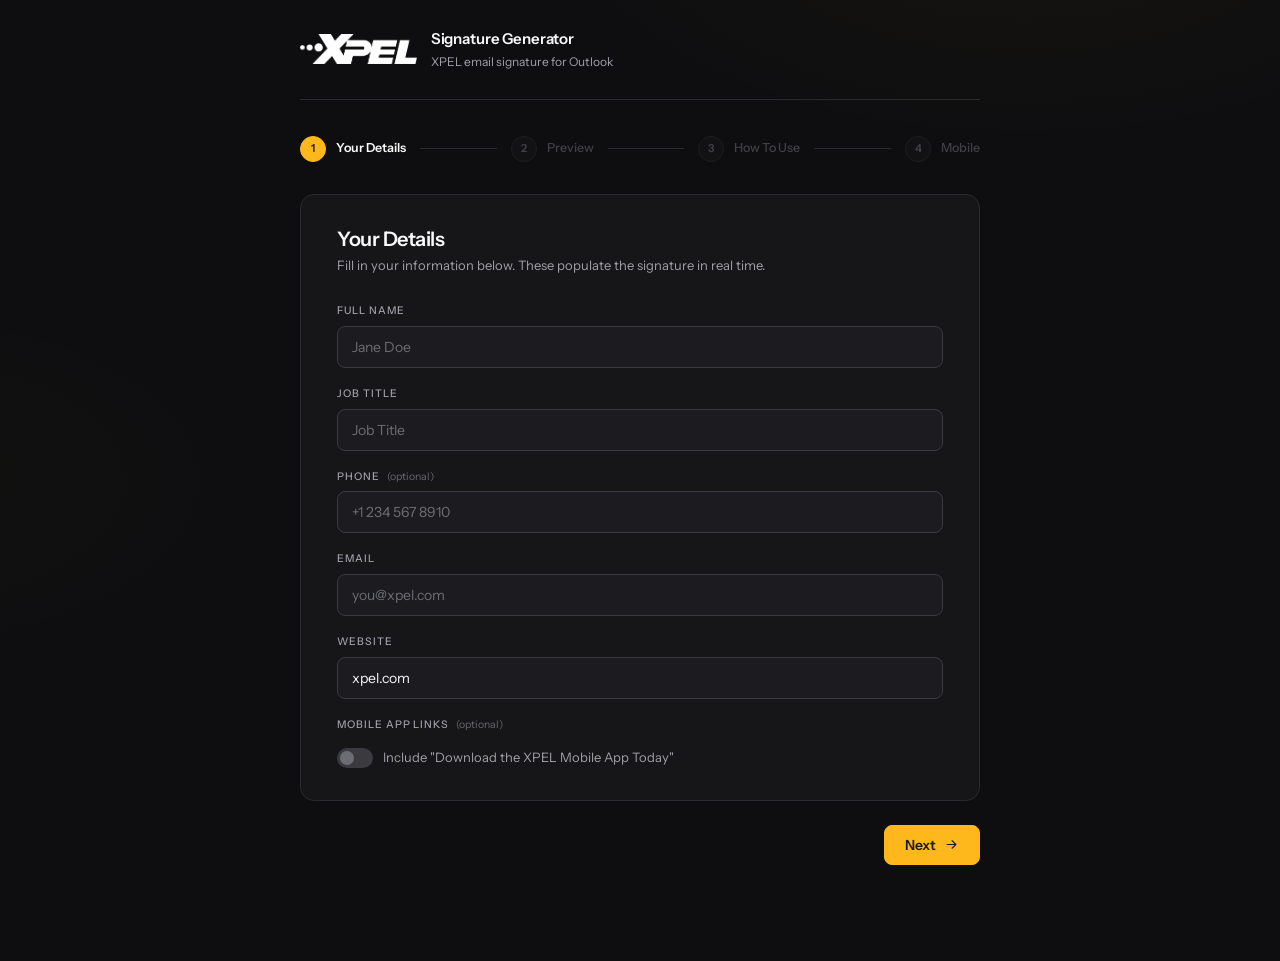
==== signature-generator.html @ 2476eb13 "Add files via upload" ====
<!doctype html>
<html lang="en">
<head>
<meta charset="utf-8">
<meta name="viewport" content="width=device-width, initial-scale=1">
<title>XPEL · Signature Generator</title>
<link rel="preconnect" href="https://fonts.googleapis.com">
<link rel="preconnect" href="https://fonts.gstatic.com" crossorigin>
<link href="https://fonts.googleapis.com/css2?family=Instrument+Sans:wght@400;500;600&family=JetBrains+Mono:wght@400;500&display=swap" rel="stylesheet">
<style>
  :root {
    --bg: #0e0e10;
    --surface: #161618;
    --surface-2: #1c1c20;
    --border: #2a2a2e;
    --border-strong: #3a3a3f;
    --text: #fafafa;
    --text-mute: #a0a0a8;
    --text-dim: #6c6c74;
    --accent: #FFB81C;
    --accent-mute: rgba(255, 184, 28, 0.16);
    --radius: 8px;
    --radius-lg: 14px;
    --font-ui: 'Instrument Sans', system-ui, -apple-system, sans-serif;
    --font-mono: 'JetBrains Mono', ui-monospace, SFMono-Regular, monospace;
  }

  *, *::before, *::after { box-sizing: border-box; }

  html, body {
    margin: 0; padding: 0;
    background: var(--bg);
    color: var(--text);
    font-family: var(--font-ui);
    font-size: 14px;
    line-height: 1.5;
    -webkit-font-smoothing: antialiased;
    -moz-osx-font-smoothing: grayscale;
  }

  body {
    min-height: 100vh;
    background-image:
      radial-gradient(800px 400px at 80% -10%, rgba(255, 184, 28, 0.04), transparent 60%),
      radial-gradient(600px 300px at -10% 50%, rgba(255, 184, 28, 0.025), transparent 60%);
  }

  .app {
    max-width: 760px;
    margin: 0 auto;
    padding: 28px 40px 96px;
  }

  /* ─── Header ─────────────────────────────────────────────────── */
  .app-header {
    display: flex;
    align-items: center;
    gap: 14px;
    padding-bottom: 28px;
    border-bottom: 1px solid var(--border);
    margin-bottom: 36px;
  }

  .header-logo {
    height: 30px;
    width: auto;
    display: block;
    flex-shrink: 0;
  }

  .brand-text { display: flex; flex-direction: column; gap: 2px; }

  .brand-text .title {
    font-size: 15px;
    font-weight: 600;
    letter-spacing: -0.01em;
    color: var(--text);
  }

  .brand-text .subtitle {
    color: var(--text-mute);
    font-size: 12px;
  }

  /* ─── Stepper ─────────────────────────────────────────────────── */
  .stepper {
    display: flex;
    align-items: center;
    margin-bottom: 32px;
    user-select: none;
  }

  .step {
    display: flex;
    align-items: center;
    gap: 10px;
    cursor: default;
    opacity: 0.35;
    transition: opacity 0.2s;
    flex-shrink: 0;
  }

  .step.active { opacity: 1; cursor: default; }
  .step.done   { opacity: 0.6; cursor: pointer; }
  .step.done:hover { opacity: 0.9; }

  .step-num {
    width: 26px;
    height: 26px;
    border-radius: 50%;
    background: var(--surface-2);
    border: 1px solid var(--border-strong);
    display: flex;
    align-items: center;
    justify-content: center;
    font-size: 11px;
    font-weight: 600;
    color: var(--text-mute);
    flex-shrink: 0;
    transition: background 0.2s, border-color 0.2s, color 0.2s;
  }

  .step.active .step-num {
    background: var(--accent);
    border-color: var(--accent);
    color: #1a1a1a;
  }

  .step.done .step-num {
    background: transparent;
    border-color: var(--accent);
    color: var(--accent);
  }

  .step-label {
    font-size: 12.5px;
    font-weight: 500;
    color: var(--text-mute);
    white-space: nowrap;
  }

  .step.active .step-label { color: var(--text); font-weight: 600; }

  .step-connector {
    flex: 1;
    height: 1px;
    background: var(--border);
    margin: 0 14px;
    min-width: 20px;
  }

  /* ─── Pages ────────────────────────────────────────────────────── */
  .page { display: none; }
  .page.active { display: block; }

  /* ─── Panel ────────────────────────────────────────────────────── */
  .panel {
    background: var(--surface);
    border: 1px solid var(--border);
    border-radius: var(--radius-lg);
    padding: 32px 36px;
  }

  .panel-title {
    font-size: 20px;
    font-weight: 600;
    letter-spacing: -0.025em;
    margin: 0 0 5px;
    color: var(--text);
    line-height: 1.2;
  }

  .panel-helper {
    color: var(--text-mute);
    font-size: 13px;
    margin: 0 0 28px;
    line-height: 1.5;
  }

  /* ─── Form fields ───────────────────────────────────────────────── */
  .field { margin-bottom: 18px; }
  .field:last-of-type { margin-bottom: 0; }

  .field-label {
    display: block;
    font-size: 10.5px;
    font-weight: 500;
    text-transform: uppercase;
    letter-spacing: 0.09em;
    color: var(--text-mute);
    margin-bottom: 7px;
  }

  .field-optional {
    text-transform: none;
    letter-spacing: 0;
    font-weight: 400;
    opacity: 0.6;
    margin-left: 4px;
  }

  .field-input {
    display: block;
    width: 100%;
    background: var(--surface-2);
    border: 1px solid var(--border-strong);
    border-radius: var(--radius);
    padding: 11px 14px;
    color: var(--text);
    font-family: inherit;
    font-size: 14px;
    transition: border-color 0.15s, box-shadow 0.15s, background-color 0.15s;
  }

  .field-input:hover {
    border-color: #4a4a52;
    background: #202024;
  }

  .field-input:focus {
    outline: none;
    border-color: var(--accent);
    box-shadow: 0 0 0 3px var(--accent-mute);
    background: var(--surface-2);
  }

  .field-input::placeholder { color: var(--text-dim); }


  /* ─── Toggle switch ─────────────────────────────────────────────── */
  .field-toggle { display: flex; flex-direction: column; gap: 8px; }

  .toggle-row {
    display: flex;
    align-items: center;
    gap: 10px;
    cursor: pointer;
    user-select: none;
  }

  .toggle-input {
    position: absolute;
    opacity: 0;
    width: 0;
    height: 0;
    pointer-events: none;
  }

  .toggle-track {
    position: relative;
    width: 36px;
    height: 20px;
    background: var(--border-strong);
    border-radius: 999px;
    flex-shrink: 0;
    transition: background 0.2s, box-shadow 0.15s;
  }

  .toggle-thumb {
    position: absolute;
    top: 3px;
    left: 3px;
    width: 14px;
    height: 14px;
    background: var(--text-dim);
    border-radius: 50%;
    transition: transform 0.2s, background 0.2s;
  }

  .toggle-input:checked + .toggle-track {
    background: var(--accent-mute);
    box-shadow: inset 0 0 0 1px rgba(255,184,28,0.35);
  }

  .toggle-input:checked + .toggle-track .toggle-thumb {
    transform: translateX(16px);
    background: var(--accent);
  }

  .toggle-input:focus-visible + .toggle-track {
    box-shadow: 0 0 0 3px var(--accent-mute);
  }

  .toggle-row:hover .toggle-track { background: #4a4a52; }
  .toggle-input:checked ~ .toggle-text { color: var(--text); }

  .toggle-text {
    font-size: 13px;
    color: var(--text-mute);
    line-height: 1.4;
    transition: color 0.15s;
  }

  /* ─── Nav buttons ───────────────────────────────────────────────── */
  .nav-row {
    display: flex;
    align-items: center;
    justify-content: space-between;
    margin-top: 24px;
    gap: 12px;
  }

  .spacer { flex: 1; }

  .btn {
    display: inline-flex;
    align-items: center;
    justify-content: center;
    gap: 8px;
    padding: 10px 20px;
    border-radius: var(--radius);
    border: 1px solid var(--border-strong);
    background: var(--surface-2);
    color: var(--text);
    font-family: inherit;
    font-size: 14px;
    font-weight: 500;
    cursor: pointer;
    transition: border-color 0.15s, background-color 0.15s, transform 0.05s;
  }

  .btn:hover { border-color: #4a4a52; background: #23232a; }
  .btn:active { transform: translateY(1px); }
  .btn:focus-visible { outline: none; border-color: var(--accent); box-shadow: 0 0 0 3px var(--accent-mute); }

  .btn-primary {
    background: var(--accent);
    color: #1a1a1a;
    border-color: var(--accent);
    font-weight: 600;
  }

  .btn-primary:hover { background: #ffc547; border-color: #ffc547; }

  .btn svg, .mode-btn svg {
    width: 15px; height: 15px;
    stroke: currentColor; fill: none;
    stroke-width: 1.8; stroke-linecap: round; stroke-linejoin: round;
    flex-shrink: 0;
  }

  /* ─── Toggle section labels & size button sub-text ─────────────── */
  .toggle-section-label {
    font-size: 10.5px;
    font-weight: 500;
    text-transform: uppercase;
    letter-spacing: 0.09em;
    color: var(--text-mute);
    margin: 0 0 8px;
  }

  .mode-btn-stack {
    display: flex;
    flex-direction: column;
    align-items: flex-start;
    gap: 3px;
    text-align: left;
  }

  .mode-btn-main {
    font-size: 14px;
    font-weight: 500;
    line-height: 1;
  }

  .mode-btn-sub {
    font-size: 11px;
    font-weight: 400;
    opacity: 0.6;
    line-height: 1.3;
  }

  .mode-btn.active .mode-btn-sub { opacity: 0.55; }

  /* Align icon to top of stacked text */
  .mode-btn svg { margin-top: 1px; }

  /* ─── Mode toggle (page 2) ─────────────────────────────────────── */
  .mode-toggle-large {
    display: grid;
    grid-template-columns: 1fr 1fr;
    gap: 10px;
    margin-bottom: 18px;
  }

  .mode-btn {
    display: flex;
    align-items: center;
    justify-content: center;
    gap: 9px;
    padding: 13px 20px;
    border-radius: var(--radius);
    border: 1px solid var(--border-strong);
    background: var(--surface-2);
    color: var(--text-mute);
    font-family: inherit;
    font-size: 14px;
    font-weight: 500;
    cursor: pointer;
    transition: all 0.18s ease;
  }

  .mode-btn:hover { border-color: #4a4a52; color: var(--text); background: #202024; }
  .mode-btn:active { transform: translateY(1px); }

  .mode-btn.active {
    background: var(--text);
    color: var(--bg);
    border-color: var(--text);
  }

  /* ─── Preview stage ────────────────────────────────────────────── */
  .preview-stage {
    background: #555558;
    background-image: linear-gradient(135deg,
      rgba(255,255,255,0.02) 25%, transparent 25%, transparent 50%,
      rgba(255,255,255,0.02) 50%, rgba(255,255,255,0.02) 75%, transparent 75%, transparent);
    background-size: 16px 16px;
    border-radius: var(--radius);
    padding: 24px;
    overflow: auto;
    text-align: center;
    margin-bottom: 20px;
  }

  #preview-frame {
    display: inline-block;
    width: 600px;
    max-width: 100%;
    border: 0;
    background: transparent;
    vertical-align: top;
  }

  /* ─── Plain-text preview (Mobile step) ──────────────────────────── */
  .plaintext-preview {
    background: var(--surface-2);
    border: 1px solid var(--border-strong);
    border-radius: var(--radius);
    padding: 18px 20px;
    font-family: var(--font-mono);
    font-size: 12.5px;
    line-height: 1.7;
    color: var(--text);
    white-space: pre-wrap;
    word-break: break-word;
    min-height: 60px;
    margin-bottom: 20px;
  }

  /* ─── Copy for Outlook hero (page 3) ───────────────────────────── */
  .copy-hero {
    margin-bottom: 36px;
    display: flex;
    flex-direction: column;
    gap: 10px;
    align-items: stretch;
  }

  .btn-copy-outlook {
    display: flex;
    align-items: center;
    justify-content: center;
    gap: 10px;
    padding: 17px 28px;
    border-radius: var(--radius);
    border: none;
    background: var(--accent);
    color: #1a1a1a;
    font-family: inherit;
    font-size: 16px;
    font-weight: 700;
    letter-spacing: -0.01em;
    cursor: pointer;
    transition: background-color 0.15s, transform 0.05s;
  }

  .btn-copy-outlook:hover { background: #ffc547; }
  .btn-copy-outlook:active { transform: translateY(1px); }
  .btn-copy-outlook:focus-visible { outline: none; box-shadow: 0 0 0 3px var(--accent-mute); }

  .btn-copy-outlook svg {
    width: 18px; height: 18px;
    stroke: currentColor; fill: none;
    stroke-width: 2; stroke-linecap: round; stroke-linejoin: round;
    flex-shrink: 0;
  }

  .copy-hint {
    font-size: 12px;
    color: var(--text-dim);
    text-align: center;
    line-height: 1.5;
    margin: 0;
  }

  /* ─── Install instructions (page 3) ───────────────────────────── */
  .install-sections { display: flex; flex-direction: column; gap: 16px; }

  .install-card {
    background: var(--surface-2);
    border: 1px solid var(--border);
    border-radius: var(--radius-lg);
    padding: 22px 26px;
  }

  .install-card.is-hidden { display: none; }

  .install-card-header {
    display: flex;
    align-items: center;
    gap: 12px;
    margin-bottom: 18px;
  }

  .install-icon {
    width: 32px;
    height: 32px;
    border-radius: 7px;
    background: var(--accent-mute);
    display: flex;
    align-items: center;
    justify-content: center;
    flex-shrink: 0;
  }

  .install-icon svg {
    width: 15px; height: 15px;
    stroke: var(--accent); fill: none;
    stroke-width: 1.8; stroke-linecap: round; stroke-linejoin: round;
  }

  .install-card-title {
    font-size: 13.5px;
    font-weight: 600;
    color: var(--text);
    margin: 0;
    line-height: 1.3;
  }

  .install-card-sub {
    font-size: 11.5px;
    color: var(--text-dim);
    margin: 3px 0 0;
  }

  .install-steps { list-style: none; margin: 0; padding: 0; display: flex; flex-direction: column; gap: 10px; }

  .install-step {
    display: flex;
    align-items: baseline;
    gap: 11px;
    font-size: 13px;
    color: var(--text-mute);
    line-height: 1.5;
  }

  .step-num-sm {
    width: 19px;
    height: 19px;
    border-radius: 50%;
    background: var(--surface);
    border: 1px solid var(--border);
    display: flex;
    align-items: center;
    justify-content: center;
    font-size: 10px;
    font-weight: 600;
    color: var(--text-dim);
    flex-shrink: 0;
    margin-top: 1px;
  }

  .install-step code {
    font-family: var(--font-mono);
    background: var(--surface);
    border: 1px solid var(--border);
    padding: 1px 6px;
    border-radius: 4px;
    font-size: 11.5px;
    color: var(--text);
  }

  .install-step strong { color: var(--text); font-weight: 600; }

  .install-step.warn {
    background: var(--accent-mute);
    border: 1px solid rgba(255, 184, 28, 0.35);
    border-radius: 7px;
    padding: 8px 10px;
    margin: 0 -10px;
  }

  .install-step.warn .step-num-sm {
    background: var(--accent);
    border-color: var(--accent);
    color: #1a1a1a;
  }

  .install-step.warn strong { color: var(--accent); }

  /* ─── Toast ────────────────────────────────────────────────────── */
  .toast {
    position: fixed;
    bottom: 32px;
    left: 50%;
    transform: translateX(-50%) translateY(16px);
    background: var(--text);
    color: var(--bg);
    padding: 11px 20px;
    border-radius: 999px;
    font-size: 13px;
    font-weight: 500;
    opacity: 0;
    pointer-events: none;
    transition: opacity 0.22s ease, transform 0.22s ease;
    z-index: 100;
    box-shadow: 0 10px 30px rgba(0,0,0,0.45);
    max-width: 90vw;
    text-align: center;
  }

  .toast.visible { opacity: 1; transform: translateX(-50%) translateY(0); }

  .preview-stage::-webkit-scrollbar { height: 8px; width: 8px; }
  .preview-stage::-webkit-scrollbar-thumb { background: #3a3a40; border-radius: 4px; }
  .preview-stage::-webkit-scrollbar-thumb:hover { background: #4a4a52; }
  .preview-stage::-webkit-scrollbar-track { background: transparent; }

  @media (max-width: 600px) {
    .app { padding: 20px 16px 64px; }
    .panel { padding: 24px 20px; }
    .step-label { display: none; }
    .mode-toggle-large { grid-template-columns: 1fr 1fr; }
  }

</style>
</head>
<body>
<div class="app">

  <header class="app-header">
    <img id="header-logo" class="header-logo" alt="XPEL">
    <div class="brand-text">
      <span class="title">Signature Generator</span>
      <span class="subtitle">XPEL email signature for Outlook</span>
    </div>
  </header>

  <!-- Stepper -->
  <div class="stepper" role="navigation" aria-label="Progress">
    <div class="step active" id="step-1" data-step="1" role="button" tabindex="0" aria-label="Step 1: Your Details">
      <div class="step-num">1</div>
      <span class="step-label">Your Details</span>
    </div>
    <div class="step-connector"></div>
    <div class="step" id="step-2" data-step="2" role="button" tabindex="0" aria-label="Step 2: Preview">
      <div class="step-num">2</div>
      <span class="step-label">Preview</span>
    </div>
    <div class="step-connector"></div>
    <div class="step" id="step-3" data-step="3" role="button" tabindex="0" aria-label="Step 3: How To Use">
      <div class="step-num">3</div>
      <span class="step-label">How To Use</span>
    </div>
    <div class="step-connector"></div>
    <div class="step" id="step-4" data-step="4" role="button" tabindex="0" aria-label="Step 4: Mobile">
      <div class="step-num">4</div>
      <span class="step-label">Mobile</span>
    </div>
  </div>

  <!-- ── Page 1: Your Details ─────────────────────────────────── -->
  <div id="page-1" class="page active">
    <div class="panel">
      <h2 class="panel-title">Your Details</h2>
      <p class="panel-helper">Fill in your information below. These populate the signature in real time.</p>

      <div class="field">
        <label class="field-label" for="f-name">Full Name</label>
        <input class="field-input" id="f-name" type="text" data-field="name" autocomplete="name" placeholder="Jane Doe">
      </div>
      <div class="field">
        <label class="field-label" for="f-title">Job Title</label>
        <input class="field-input" id="f-title" type="text" data-field="title" autocomplete="organization-title" placeholder="Job Title">
      </div>
      <div class="field">
        <label class="field-label" for="f-phone">Phone <span class="field-optional">(optional)</span></label>
        <input class="field-input" id="f-phone" type="tel" data-field="phone" autocomplete="tel" placeholder="+1 234 567 8910">
      </div>
      <div class="field">
        <label class="field-label" for="f-email">Email</label>
        <input class="field-input" id="f-email" type="email" data-field="email" autocomplete="email" placeholder="you@xpel.com">
      </div>
      <div class="field">
        <label class="field-label" for="f-website">Website</label>
        <input class="field-input" id="f-website" type="text" data-field="website" autocomplete="url" placeholder="xpel.com">
      </div>
      <div class="field field-toggle">
        <span class="field-label">Mobile App Links <span class="field-optional">(optional)</span></span>
        <label class="toggle-row" for="f-app-links">
          <input type="checkbox" id="f-app-links" class="toggle-input" data-bool-field="showAppLinks">
          <span class="toggle-track"><span class="toggle-thumb"></span></span>
          <span class="toggle-text">Include "Download the XPEL Mobile App Today"</span>
        </label>
      </div>
    </div>

    <div class="nav-row">
      <span class="spacer"></span>
      <button class="btn btn-primary" id="next-1" type="button">
        Next
        <svg viewBox="0 0 24 24"><path d="M5 12h14M13 6l6 6-6 6"/></svg>
      </button>
    </div>
  </div>

  <!-- ── Page 2: Preview ──────────────────────────────────────── -->
  <div id="page-2" class="page">
    <div class="panel">
      <h2 class="panel-title">Preview</h2>
      <p class="panel-helper">Here's a live preview of your signature.</p>

      <div class="preview-stage">
        <iframe id="preview-frame" title="Signature preview"></iframe>
      </div>
    </div>

    <div class="nav-row">
      <button class="btn" id="back-2" type="button">
        <svg viewBox="0 0 24 24"><path d="M19 12H5M11 6l-6 6 6 6"/></svg>
        Back
      </button>
      <button class="btn btn-primary" id="next-2" type="button">
        Next
        <svg viewBox="0 0 24 24"><path d="M5 12h14M13 6l6 6-6 6"/></svg>
      </button>
    </div>
  </div>

  <!-- ── Page 3: How To Use ────────────────────────────────────── -->
  <div id="page-3" class="page">
    <div class="panel">
      <h2 class="panel-title">How To Use</h2>
      <p class="panel-helper">Copy your signature, then select your computer and Outlook version to see the right install steps.</p>

      <div class="copy-hero">
        <button class="btn-copy-outlook" id="copy-rich" type="button">
          <svg viewBox="0 0 24 24"><path d="M20 6 9 17l-5-5"/></svg>
          Copy for Outlook
        </button>
        <p class="copy-hint">Copies the formatted signature &mdash; images, layout, and all. Paste directly into the Outlook editor.</p>
      </div>

      <p class="toggle-section-label">Your Computer</p>
      <div class="mode-toggle-large" role="group" aria-label="Choose your computer">
        <button class="mode-btn active" type="button" data-device="windows" id="device-windows">
          <svg viewBox="0 0 24 24"><rect x="2" y="4" width="20" height="13" rx="1.5"/><path d="M8 21h8M12 17v4"/></svg>
          Windows
        </button>
        <button class="mode-btn" type="button" data-device="mac" id="device-mac">
          <svg viewBox="0 0 24 24"><rect x="4" y="4" width="16" height="11" rx="1"/><path d="M2 18h20l-1.5 2h-17z"/></svg>
          Mac
        </button>
      </div>

      <p class="toggle-section-label">Outlook Version</p>
      <div class="mode-toggle-large" role="group" aria-label="Choose your Outlook version">
        <button class="mode-btn active" type="button" data-version="new" id="version-new">
          <svg viewBox="0 0 24 24"><circle cx="12" cy="12" r="10"/><path d="M2 12h20M12 2a15.3 15.3 0 0 1 4 10 15.3 15.3 0 0 1-4 10 15.3 15.3 0 0 1-4-10 15.3 15.3 0 0 1 4-10z"/></svg>
          <span class="mode-btn-stack">
            <span class="mode-btn-main">Web &amp; New Outlook</span>
            <span class="mode-btn-sub">outlook.com &middot; Microsoft 365 &middot; New Outlook</span>
          </span>
        </button>
        <button class="mode-btn" type="button" data-version="classic" id="version-classic">
          <svg viewBox="0 0 24 24"><rect x="2" y="3" width="20" height="14" rx="2"/><path d="M8 21h8M12 17v4"/></svg>
          <span class="mode-btn-stack">
            <span class="mode-btn-main">Classic Desktop App</span>
            <span class="mode-btn-sub">Outlook 2016 &ndash; 2021</span>
          </span>
        </button>
      </div>

      <div class="install-sections">

        <div class="install-card" data-device="windows" data-version="new">
          <div class="install-card-header">
            <div class="install-icon">
              <svg viewBox="0 0 24 24"><circle cx="12" cy="12" r="10"/><path d="M2 12h20M12 2a15.3 15.3 0 0 1 4 10 15.3 15.3 0 0 1-4 10 15.3 15.3 0 0 1-4-10 15.3 15.3 0 0 1 4-10z"/></svg>
            </div>
            <div>
              <p class="install-card-title">New Outlook &amp; Outlook on the Web &mdash; Windows</p>
              <p class="install-card-sub">outlook.com &middot; Microsoft 365 &middot; New Outlook for Windows</p>
            </div>
          </div>
          <ol class="install-steps">
            <li class="install-step"><span class="step-num-sm">1</span><span>Click the <strong>Settings</strong> gear icon in the top-right corner of Outlook.</span></li>
            <li class="install-step"><span class="step-num-sm">2</span><span>Select <code>Accounts &rarr; Signatures</code>.</span></li>
            <li class="install-step"><span class="step-num-sm">3</span><span>Click <strong>New signature</strong> (or the <strong>+</strong> icon) and give it a name (e.g. <em>XPEL</em>).</span></li>
            <li class="install-step"><span class="step-num-sm">4</span><span>Click into the signature editor, then press <code>Ctrl+V</code> to paste.</span></li>
            <li class="install-step"><span class="step-num-sm">5</span><span>Click <strong>Save</strong>. Set it as your default for new messages and/or replies using the dropdowns.</span></li>
          </ol>
        </div>

        <div class="install-card" data-device="windows" data-version="classic">
          <div class="install-card-header">
            <div class="install-icon">
              <svg viewBox="0 0 24 24"><rect x="2" y="3" width="20" height="14" rx="2"/><path d="M8 21h8M12 17v4"/></svg>
            </div>
            <div>
              <p class="install-card-title">Classic Outlook Desktop &mdash; Windows</p>
              <p class="install-card-sub">Outlook 2016 &middot; 2019 &middot; 2021 (Windows)</p>
            </div>
          </div>
          <ol class="install-steps">
            <li class="install-step"><span class="step-num-sm">1</span><span>Open Outlook and go to <code>File &rarr; Options &rarr; Mail</code>.</span></li>
            <li class="install-step"><span class="step-num-sm">2</span><span>Click <strong>Signatures&hellip;</strong> under the <em>Compose messages</em> section.</span></li>
            <li class="install-step"><span class="step-num-sm">3</span><span>Click <strong>New</strong>, enter a name (e.g. <em>XPEL</em>), and click <strong>OK</strong>.</span></li>
            <li class="install-step"><span class="step-num-sm">4</span><span>Click into the editor area at the bottom, then press <code>Ctrl+V</code> to paste.</span></li>
            <li class="install-step"><span class="step-num-sm">5</span><span>Click <strong>OK</strong> to save. Use the dropdowns at top right to set it as default for <em>New messages</em> and/or <em>Replies/forwards</em>.</span></li>
          </ol>
        </div>

        <div class="install-card" data-device="mac" data-version="new">
          <div class="install-card-header">
            <div class="install-icon">
              <svg viewBox="0 0 24 24"><circle cx="12" cy="12" r="10"/><path d="M2 12h20M12 2a15.3 15.3 0 0 1 4 10 15.3 15.3 0 0 1-4 10 15.3 15.3 0 0 1-4-10 15.3 15.3 0 0 1 4-10z"/></svg>
            </div>
            <div>
              <p class="install-card-title">New Outlook &amp; Outlook on the Web &mdash; Mac</p>
              <p class="install-card-sub">outlook.com &middot; Microsoft 365 &middot; New Outlook for Mac</p>
            </div>
          </div>
          <ol class="install-steps">
            <li class="install-step"><span class="step-num-sm">1</span><span>Click the <strong>Settings</strong> gear icon in the top-right corner. If you don&rsquo;t see one, click the <strong>Outlook</strong> menu &rarr; <strong>Settings</strong> instead.</span></li>
            <li class="install-step"><span class="step-num-sm">2</span><span>Select <code>Accounts &rarr; Signatures</code>.</span></li>
            <li class="install-step"><span class="step-num-sm">3</span><span>Click <strong>New signature</strong> (or the <strong>+</strong> icon) and give it a name (e.g. <em>XPEL</em>).</span></li>
            <li class="install-step"><span class="step-num-sm">4</span><span>Click into the signature editor, then press <code>&#8984;V</code> to paste.</span></li>
            <li class="install-step warn"><span class="step-num-sm">5</span><span>A small clipboard icon will appear right after pasting &mdash; click it and choose <strong>Keep Source Formatting</strong>. Skipping this is the most common cause of a squished or distorted signature on Mac.</span></li>
            <li class="install-step"><span class="step-num-sm">6</span><span>Click <strong>Save</strong>. Set it as your default for new messages and/or replies using the dropdowns.</span></li>
          </ol>
        </div>

        <div class="install-card" data-device="mac" data-version="classic">
          <div class="install-card-header">
            <div class="install-icon">
              <svg viewBox="0 0 24 24"><rect x="4" y="4" width="16" height="11" rx="1"/><path d="M2 18h20l-1.5 2h-17z"/></svg>
            </div>
            <div>
              <p class="install-card-title">Classic Outlook for Mac</p>
              <p class="install-card-sub">Outlook 2019 &middot; 2021 for Mac (pre-&ldquo;New Outlook&rdquo; interface)</p>
            </div>
          </div>
          <ol class="install-steps">
            <li class="install-step"><span class="step-num-sm">1</span><span>Click the <strong>Outlook</strong> menu in the top-left of the screen, then select <strong>Preferences</strong>.</span></li>
            <li class="install-step"><span class="step-num-sm">2</span><span>Click <strong>Signatures</strong> under the <em>Email</em> section.</span></li>
            <li class="install-step"><span class="step-num-sm">3</span><span>Click the <strong>+</strong> icon to add a new signature and give it a name (e.g. <em>XPEL</em>).</span></li>
            <li class="install-step"><span class="step-num-sm">4</span><span>Click into the editor, then press <code>&#8984;V</code> to paste.</span></li>
            <li class="install-step warn"><span class="step-num-sm">5</span><span>A small clipboard icon will appear right after pasting &mdash; click it and choose <strong>Keep Source Formatting</strong>. Skipping this is the most common cause of a squished or distorted signature on Mac.</span></li>
            <li class="install-step"><span class="step-num-sm">6</span><span>Click <strong>Save</strong>, close the window, then use the dropdowns to set it as default for <em>New messages</em> and/or <em>Replies/forwards</em>.</span></li>
          </ol>
        </div>

      </div>
    </div>

    <div class="nav-row">
      <button class="btn" id="back-3" type="button">
        <svg viewBox="0 0 24 24"><path d="M19 12H5M11 6l-6 6 6 6"/></svg>
        Back
      </button>
      <button class="btn btn-primary" id="next-3" type="button">
        Next
        <svg viewBox="0 0 24 24"><path d="M5 12h14M13 6l6 6-6 6"/></svg>
      </button>
    </div>
  </div>

  <!-- ── Page 4: Mobile Setup ──────────────────────────────────── -->
  <div id="page-4" class="page">
    <div class="panel">
      <h2 class="panel-title">Mobile Setup</h2>
      <p class="panel-helper">Outlook Mobile signatures are separate from desktop and don&rsquo;t sync automatically &mdash; you'll need to set this up once on each phone. This is a simplified, plain-text signature that works the same way on iOS and Android, and it's clearly marked as a mobile reply.</p>

      <div class="plaintext-preview" id="plaintext-preview"></div>

      <div class="copy-hero">
        <button class="btn-copy-outlook" id="copy-mobile" type="button">
          <svg viewBox="0 0 24 24"><path d="M20 6 9 17l-5-5"/></svg>
          Copy Mobile Signature
        </button>
        <p class="copy-hint">Plain text, no logo or images &mdash; pastes cleanly into Outlook Mobile on any phone.</p>
      </div>

      <div class="install-card">
        <div class="install-card-header">
          <div class="install-icon">
            <svg viewBox="0 0 24 24"><rect x="4" y="2" width="16" height="20" rx="2"/><path d="M8 20h8"/></svg>
          </div>
          <div>
            <p class="install-card-title">Outlook Mobile &mdash; iOS &amp; Android</p>
            <p class="install-card-sub">Same steps on both platforms</p>
          </div>
        </div>
        <ol class="install-steps">
          <li class="install-step"><span class="step-num-sm">1</span><span>Tap the account icon or menu in the top-left of Outlook, then tap the <strong>Settings</strong> gear.</span></li>
          <li class="install-step"><span class="step-num-sm">2</span><span>Select your account, then tap <strong>Signature</strong>.</span></li>
          <li class="install-step"><span class="step-num-sm">3</span><span>Clear any existing text, tap and hold the empty field, then choose <strong>Paste</strong>.</span></li>
          <li class="install-step"><span class="step-num-sm">4</span><span>Tap the checkmark (or <strong>Done</strong>) in the top-right to save.</span></li>
        </ol>
      </div>

    </div>

    <div class="nav-row">
      <button class="btn" id="back-4" type="button">
        <svg viewBox="0 0 24 24"><path d="M19 12H5M11 6l-6 6 6 6"/></svg>
        Back
      </button>
      <span class="spacer"></span>
    </div>
  </div>

</div><!-- /.app -->

<div class="toast" id="toast" role="status" aria-live="polite">Copied</div>
<script>
/* XPEL Signature Generator — embedded image assets (base64) */
/* Auto-generated — do not edit manually */

const ASSETS = {
  logoDark: '[data-uri]',
  logoLight: '[data-uri]',
  diamonds: '[data-uri]',
  dividerLight: '[data-uri]',
  dividerDark: '[data-uri]',
};

</script>
<script>
/* XPEL Signature Generator — application logic */
/* Requires assets.js to be loaded first       */

const APPLE_URL  = 'https://apps.apple.com/pl/app/xpel/id6477790775';
const ANDROID_URL = 'https://play.google.com/store/apps/details?id=com.xpel.mobileapp';

const state = {
  name: '',
  title: '',
  phone: '',
  email: '',
  website: 'xpel.com',
  showAppLinks: false
};

/* ─── Wizard ─────────────────────────────────────────────────────── */
let currentPage = 1;

const $ = id => document.getElementById(id);
const previewFrame = $('preview-frame');
const plaintextPreviewEl = $('plaintext-preview');
const toast = $('toast');

/* Set header logo from embedded asset */
$('header-logo').src = ASSETS.logoLight;

function showPage(n) {
  n = Math.max(1, Math.min(4, n));
  currentPage = n;

  document.querySelectorAll('.page').forEach((p, i) => {
    p.classList.toggle('active', i + 1 === n);
  });

  document.querySelectorAll('.step').forEach((s, i) => {
    const sn = i + 1;
    s.classList.toggle('active', sn === n);
    s.classList.toggle('done', sn < n);
  });

  if (n >= 2) render();
  window.scrollTo({ top: 0, behavior: 'smooth' });
}

/* Allow clicking completed steps */
document.querySelectorAll('.step').forEach(s => {
  const go = () => {
    const t = parseInt(s.dataset.step, 10);
    if (t < currentPage) showPage(t);
  };
  s.addEventListener('click', go);
  s.addEventListener('keydown', e => { if (e.key === 'Enter' || e.key === ' ') go(); });
});

$('next-1').addEventListener('click', () => showPage(2));
$('back-2').addEventListener('click', () => showPage(1));
$('next-2').addEventListener('click', () => showPage(3));
$('back-3').addEventListener('click', () => showPage(2));
$('next-3').addEventListener('click', () => showPage(4));
$('back-4').addEventListener('click', () => showPage(3));

/* ─── Utilities ─────────────────────────────────────────────────── */
function escapeHtml(s) {
  return String(s).replace(/[&<>"']/g, c => ({
    '&':'&amp;', '<':'&lt;', '>':'&gt;', '"':'&quot;', "'":'&#39;'
  })[c]);
}

function telHref(phone) {
  return 'tel:' + String(phone || '').replace(/[^\d+]/g, '');
}

function urlHref(url) {
  url = String(url || '').trim();
  if (!url) return '#';
  if (/^https?:\/\//i.test(url)) return url;
  return 'https://' + url;
}

function generateSignature(s) {
  // Light mode is now the only appearance (dark mode option removed)
  const bg           = '#FFFFFD';
  const nameColor    = '#2d2d2d';
  const titleColor   = '#2d2d2d';
  const contactColor = '#2d2d2d';
  const colorScheme  = 'only light';
  const logo    = ASSETS.logoDark;
  const divider = ASSETS.dividerLight;

  // Layout values (compact is now the only signature size)
  const cardPad     = '20px';
  const logoW       = '110';
  const logoH       = '28';   // native logo asset is 1020x262; 110px wide -> ~28px tall
  const divH        = '72';
  const nameSize    = '22';
  const nameMgn     = '3px';
  const nameLh      = '24';
  const titleSize   = '9';
  const titleMgn    = '8px';
  const titleLh     = '13';
  const contactSize = '11';
  const contactGap  = '2px';
  const contactLh   = '15';
  const diamondsW   = '125';
  const diamondsH   = '103';  // native diamonds asset is 800x656; 125px wide -> ~103px tall

  const name    = escapeHtml(s.name);
  const title   = escapeHtml(s.title.toUpperCase());
  const phone   = escapeHtml(s.phone);
  const email   = escapeHtml(s.email);
  const website = escapeHtml(s.website);

  const hasPhone = (s.phone || '').trim().length > 0;
  const phoneLine = hasPhone
    ? `<p class="xsig-contact" style="margin:0 0 ${contactGap} 0;padding:0;font-size:${contactSize}px;color:${contactColor};mso-color-alt:${contactColor};font-family:Helvetica,Arial,sans-serif;line-height:${contactLh}px;mso-line-height-rule:exactly;"><a href="${telHref(s.phone)}" style="color:${contactColor};mso-color-alt:${contactColor};text-decoration:none;"><span style="color:${contactColor};mso-color-alt:${contactColor};text-decoration:none;">${phone}</span></a></p>`
    : '';

  // Mobile app block now renders as its own full-width row beneath the
  // main signature block, left-aligned flush with the disclaimer text
  // (rather than stacked inside the 239px content column, which used to
  // add unwanted height to the primary card).
  const appLinksRowContent = s.showAppLinks
    ? `<p class="xsig-contact" style="margin:0;padding:0;font-size:${contactSize}px;color:${contactColor};mso-color-alt:${contactColor};font-family:Helvetica,Arial,sans-serif;line-height:${contactLh}px;mso-line-height-rule:exactly;">Download the <strong style="font-weight:700;color:${contactColor};mso-color-alt:${contactColor};">XPEL Mobile App</strong> Today:&nbsp;&nbsp;<a href="${APPLE_URL}" style="color:${contactColor};mso-color-alt:${contactColor};text-decoration:none;"><strong style="font-weight:700;color:${contactColor};mso-color-alt:${contactColor};">APPLE</strong></a><span style="color:${contactColor};mso-color-alt:${contactColor};">&nbsp;|&nbsp;</span><a href="${ANDROID_URL}" style="color:${contactColor};mso-color-alt:${contactColor};text-decoration:none;"><strong style="font-weight:700;color:${contactColor};mso-color-alt:${contactColor};">ANDROID</strong></a></p>`
    : '&nbsp;';
  const appLinksRowPad = s.showAppLinks ? `4px 0 6px 0` : `0`;
  const appLinksFontSize = s.showAppLinks ? '' : 'font-size:0;line-height:0;';

  // iOS Mail / Apple Mail + Outlook mobile color lock
  const styleBlock = `<style type="text/css">
@media screen and (prefers-color-scheme:dark){
  .xsig-card{background-color:${bg}!important}
  .xsig-name{color:${nameColor}!important}
  .xsig-title{color:${titleColor}!important}
  .xsig-contact,.xsig-contact a{color:${contactColor}!important}
}
@media screen and (prefers-color-scheme:light){
  .xsig-card{background-color:${bg}!important}
  .xsig-name{color:${nameColor}!important}
  .xsig-title{color:${titleColor}!important}
  .xsig-contact,.xsig-contact a{color:${contactColor}!important}
}
[data-ogsc] .xsig-card,[data-ogsb] .xsig-card{background-color:${bg}!important}
[data-ogsc] .xsig-name{color:${nameColor}!important}
[data-ogsc] .xsig-title{color:${titleColor}!important}
[data-ogsc] .xsig-contact,[data-ogsc] .xsig-contact a{color:${contactColor}!important}
</style>`;

  return styleBlock + `<table cellpadding="0" cellspacing="0" border="0" width="600" bgcolor="${bg}" class="xsig-card" role="presentation" style="border-collapse:collapse;background-color:${bg};color-scheme:${colorScheme};mso-table-lspace:0pt;mso-table-rspace:0pt;font-family:Helvetica,Arial,sans-serif;width:600px;table-layout:fixed;">
  <tr>
    <td width="30" style="padding:0;width:30px;font-size:0;line-height:0;">&nbsp;</td>
    <td width="145" valign="middle" align="center" style="padding:${cardPad} 0;width:145px;font-size:0;line-height:0;">
      <img src="${logo}" width="${logoW}" height="${logoH}" alt="XPEL" style="display:block;border:0;outline:none;text-decoration:none;width:${logoW}px;height:${logoH}px;">
    </td>
    <td width="30" style="padding:0;width:30px;font-size:0;line-height:0;">&nbsp;</td>
    <td width="1" valign="middle" align="center" style="padding:0;width:1px;font-size:0;line-height:0;mso-line-height-rule:exactly;">
      <table cellpadding="0" cellspacing="0" border="0" align="center" role="presentation" style="border-collapse:collapse;mso-table-lspace:0pt;mso-table-rspace:0pt;">
        <tr>
          <td height="${divH}" style="height:${divH}px;width:1px;padding:0;font-size:0;line-height:0;mso-line-height-rule:exactly;">
            <img src="${divider}" width="1" height="${divH}" alt="" border="0" style="display:block;width:1px;height:${divH}px;border:0;outline:none;text-decoration:none;">
          </td>
        </tr>
      </table>
    </td>
    <td width="30" style="padding:0;width:30px;font-size:0;line-height:0;">&nbsp;</td>
    <td width="239" valign="middle" style="padding:${cardPad} 0;width:239px;font-family:Helvetica,Arial,sans-serif;">
      <p class="xsig-name" style="margin:0 0 ${nameMgn} 0;padding:0;font-size:${nameSize}px;font-weight:700;color:${nameColor};mso-color-alt:${nameColor};line-height:${nameLh}px;mso-line-height-rule:exactly;font-family:Helvetica,Arial,sans-serif;word-break:break-word;">${name}</p>
      <p class="xsig-title" style="margin:0 0 ${titleMgn} 0;padding:0;font-size:${titleSize}px;color:${titleColor};mso-color-alt:${titleColor};font-weight:400;line-height:${titleLh}px;mso-line-height-rule:exactly;font-family:Helvetica,Arial,sans-serif;">${title}</p>
      ${phoneLine}
      <p class="xsig-contact" style="margin:0 0 ${contactGap} 0;padding:0;font-size:${contactSize}px;color:${contactColor};mso-color-alt:${contactColor};font-family:Helvetica,Arial,sans-serif;line-height:${contactLh}px;mso-line-height-rule:exactly;"><a href="mailto:${email}" style="color:${contactColor};mso-color-alt:${contactColor};text-decoration:none;"><span style="color:${contactColor};mso-color-alt:${contactColor};text-decoration:none;">${email}</span></a></p>
      <p class="xsig-contact" style="margin:0;padding:0;font-size:${contactSize}px;color:${contactColor};mso-color-alt:${contactColor};font-family:Helvetica,Arial,sans-serif;line-height:${contactLh}px;mso-line-height-rule:exactly;"><a href="${urlHref(s.website)}" style="color:${contactColor};mso-color-alt:${contactColor};text-decoration:none;"><span style="color:${contactColor};mso-color-alt:${contactColor};text-decoration:none;">${website}</span></a></p>
    </td>
    <td width="125" valign="bottom" align="right" style="padding:0;width:125px;font-size:0;line-height:0;">
      <img src="${ASSETS.diamonds}" width="${diamondsW}" height="${diamondsH}" alt="" style="display:block;border:0;outline:none;text-decoration:none;width:${diamondsW}px;height:${diamondsH}px;">
    </td>
  </tr>
  <tr>
    <td colspan="7" bgcolor="${bg}" class="xsig-card" style="padding:${appLinksRowPad};${appLinksFontSize}font-family:Helvetica,Arial,sans-serif;">
      ${appLinksRowContent}
    </td>
  </tr>
</table>
<table cellpadding="0" cellspacing="0" border="0" width="600" role="presentation" style="border-collapse:collapse;width:600px;color-scheme:only light;mso-table-lspace:0pt;mso-table-rspace:0pt;font-family:Helvetica,Arial,sans-serif;background-color:#ffffff;">
  <tr style="background-color:#ffffff;">
    <td bgcolor="#ffffff" style="padding:10px 0 0 0;font-size:10px;line-height:1.5;color:#000000;font-family:Helvetica,Arial,sans-serif;background-color:#ffffff;mso-line-height-rule:exactly;">
      Notice from XPEL Inc: This message may contain information that is proprietary, confidential, and not to be disclosed. It is intended for use only by the person to whom it is addressed. If you have received this in error, please do not forward or use this information and notify the sender immediately. Neither this information block nor the typed name of the sender constitutes an electronic signature unless expressly stated otherwise.
    </td>
  </tr>
</table>`;
}

function generatePlainTextSignature(s) {
  // Outlook Mobile signatures don't sync from desktop and are error-prone
  // to paste as rich HTML, so this is a single simplified plain-text
  // signature used for both iOS and Android — no logo/table, and clearly
  // marked as a mobile signature via the closing line.
  const name    = (s.name || '').trim();
  const title   = (s.title || '').trim().toUpperCase();
  const phone   = (s.phone || '').trim();
  const email   = (s.email || '').trim();
  const website = (s.website || '').trim();

  const lines = [];
  if (name) lines.push(name);
  if (title) lines.push(title);
  if ((name || title) && (phone || email || website)) lines.push('');
  if (phone) lines.push(phone);
  if (email) lines.push(email);
  if (website) lines.push(website);

  if (s.showAppLinks) {
    lines.push('');
    lines.push('Download the XPEL Mobile App Today:');
    lines.push(`Apple: ${APPLE_URL}`);
    lines.push(`Android: ${ANDROID_URL}`);
  }

  lines.push('');
  lines.push('Sent via XPEL Mobile');

  return lines.join('\n');
}


function renderPreview(html, frame, frameWidth) {
  const cardBg = '#FFFFFD';
  // Two-tone background: top portion matches the card color so it sits
  // seamlessly; white below where the disclaimer renders. We measure the
  // actual card height after write so the transition is correct even when
  // optional rows (e.g. phone) are omitted.
  const doc = frame.contentDocument;
  doc.open();
  doc.write(`<!doctype html><html><head><meta charset="utf-8"><style>
    html,body{margin:0;padding:0;}
    body{
      min-width:${frameWidth}px;
      padding:0;
      background:${cardBg};
      font-family:Helvetica,Arial,sans-serif;
    }
    body>table{margin:0 auto;}
    a{color:inherit;text-decoration:none;}
  </style></head><body>${html}</body></html>`);
  doc.close();

  // Size iframe to its content, and apply the two-tone gradient based on
  // the actual card height (which varies if the phone line is omitted).
  requestAnimationFrame(() => {
    try {
      const tables = doc.body.getElementsByTagName('table');
      const cardHeight = tables.length ? Math.round(tables[0].getBoundingClientRect().height) : 217;
      doc.body.style.background = `linear-gradient(to bottom, ${cardBg} 0, ${cardBg} ${cardHeight}px, #ffffff ${cardHeight}px, #ffffff 100%)`;
      const h = doc.body.scrollHeight || 240;
      frame.style.height = h + 'px';
    } catch (e) { frame.style.height = '260px'; }
  });
}


function render() {
  try { renderPreview(generateSignature(state), previewFrame, 600); }
  catch (e) { console.error('Desktop preview failed:', e); }

  try { plaintextPreviewEl.textContent = generatePlainTextSignature(state) || 'Fill in your details on step 1 to see a preview here.'; }
  catch (e) { console.error('Plain-text preview failed:', e); }
}

/* ─── Toast ─────────────────────────────────────────────────────── */
let toastTimer;
function showToast(msg) {
  toast.textContent = msg;
  toast.classList.add('visible');
  clearTimeout(toastTimer);
  toastTimer = setTimeout(() => toast.classList.remove('visible'), 4200);
}

/* ─── Form fields ────────────────────────────────────────────────── */
document.querySelectorAll('[data-field]').forEach(input => {
  const key = input.dataset.field;
  input.value = state[key] ?? '';
  input.addEventListener('input', () => {
    state[key] = input.value;
    if (currentPage >= 2) render();
  });
});

/* ─── Boolean toggle fields ─────────────────────────────────────── */
document.querySelectorAll('[data-bool-field]').forEach(input => {
  const key = input.dataset.boolField;
  input.checked = state[key] ?? false;
  input.addEventListener('change', () => {
    state[key] = input.checked;
    if (currentPage >= 2) render();
  });
});

/* ─── Install instructions: device / version filter ─────────────── */
const installUI = { device: 'windows', version: 'new' };

function updateInstallCards() {
  document.querySelectorAll('.install-card').forEach(card => {
    const matches = card.dataset.device === installUI.device && card.dataset.version === installUI.version;
    card.classList.toggle('is-hidden', !matches);
  });
}

document.querySelectorAll('.mode-btn[data-device]').forEach(btn => {
  btn.addEventListener('click', () => {
    installUI.device = btn.dataset.device;
    document.querySelectorAll('.mode-btn[data-device]').forEach(b => {
      b.classList.toggle('active', b.dataset.device === installUI.device);
    });
    updateInstallCards();
  });
});

document.querySelectorAll('.mode-btn[data-version]').forEach(btn => {
  btn.addEventListener('click', () => {
    installUI.version = btn.dataset.version;
    document.querySelectorAll('.mode-btn[data-version]').forEach(b => {
      b.classList.toggle('active', b.dataset.version === installUI.version);
    });
    updateInstallCards();
  });
});

updateInstallCards();

function copyRichViaExecCommand(html) {
  // Render the HTML into a hidden contenteditable, select it, run copy.
  // This older API path works from file:// origins and enterprise policies
  // that block the newer navigator.clipboard.write().
  const container = document.createElement('div');
  container.setAttribute('contenteditable', 'true');
  container.style.cssText = 'position:fixed;left:-99999px;top:0;opacity:0;pointer-events:none;width:600px;';
  container.innerHTML = html;
  document.body.appendChild(container);

  const range = document.createRange();
  range.selectNodeContents(container);
  const sel = window.getSelection();
  sel.removeAllRanges();
  sel.addRange(range);

  let ok = false;
  try { ok = document.execCommand('copy'); } catch (_) { ok = false; }

  sel.removeAllRanges();
  document.body.removeChild(container);
  return ok;
}


function openManualCopyTab(html) {
  // Last resort: open a new tab with the rendered signature so the user
  // can select-all and copy from there using the OS clipboard.
  const doc = `<!doctype html><html><head><meta charset="utf-8"><title>XPEL Signature — manual copy</title>
<style>
  body{margin:0;padding:32px;background:#eee;font-family:Helvetica,Arial,sans-serif;color:#1a1a1a;}
  .notice{background:#FFB81C;padding:14px 18px;border-radius:6px;margin-bottom:24px;max-width:600px;font-size:14px;line-height:1.5;}
  .notice kbd{background:#1a1a1a;color:#fff;padding:2px 6px;border-radius:3px;font:12px ui-monospace,Menlo,Consolas,monospace;}
  .sig{max-width:600px;}
</style>
</head><body>
<div class="notice"><strong>Manual copy:</strong> click into the signature below, press <kbd>Ctrl</kbd>+<kbd>A</kbd> (or <kbd>⌘</kbd>+<kbd>A</kbd> on Mac) to select it, then <kbd>Ctrl</kbd>+<kbd>C</kbd> (or <kbd>⌘</kbd>+<kbd>C</kbd>) to copy. Paste into your Outlook signature editor.</div>
<div class="sig">${html}</div>
</body></html>`;
  try {
    const w = window.open('', '_blank');
    if (!w) return false;
    w.document.open();
    w.document.write(doc);
    w.document.close();
    return true;
  } catch (_) { return false; }
}


async function copyRichHtml(html, successMsg) {
  if (window.ClipboardItem && navigator.clipboard && navigator.clipboard.write) {
    try {
      await navigator.clipboard.write([new ClipboardItem({
        'text/html':  new Blob([html], { type: 'text/html' }),
        'text/plain': new Blob([html], { type: 'text/plain' }),
      })]);
      showToast(successMsg);
      return;
    } catch (_) { /* fall through */ }
  }

  if (copyRichViaExecCommand(html)) {
    showToast(successMsg);
    return;
  }

  if (openManualCopyTab(html)) {
    showToast('Opened in a new tab — select and copy the signature from there');
    return;
  }

  showToast('Copy blocked — click the preview, Ctrl+A, Ctrl+C, then paste into Outlook');
}

$('copy-rich').addEventListener('click', () => {
  copyRichHtml(generateSignature(state), 'Copied — paste into your Outlook signature editor');
});

$('copy-mobile').addEventListener('click', async () => {
  const text = generatePlainTextSignature(state);
  const successMsg = 'Copied — paste into your Outlook Mobile signature field';

  if (navigator.clipboard && navigator.clipboard.writeText) {
    try {
      await navigator.clipboard.writeText(text);
      showToast(successMsg);
      return;
    } catch (_) { /* fall through */ }
  }

  // Fallback: hidden textarea + execCommand for older/blocked contexts
  const ta = document.createElement('textarea');
  ta.value = text;
  ta.style.cssText = 'position:fixed;left:-99999px;top:0;opacity:0;';
  document.body.appendChild(ta);
  ta.select();
  let ok = false;
  try { ok = document.execCommand('copy'); } catch (_) { ok = false; }
  document.body.removeChild(ta);

  if (ok) {
    showToast(successMsg);
  } else {
    showToast('Copy blocked — click the text above, Ctrl+A, Ctrl+C, then paste into Outlook');
  }
});

/* ─── Initial render ─────────────────────────────────────────────── */
window.addEventListener('load', () => { render(); });
render();

</script>
</body>
</html>
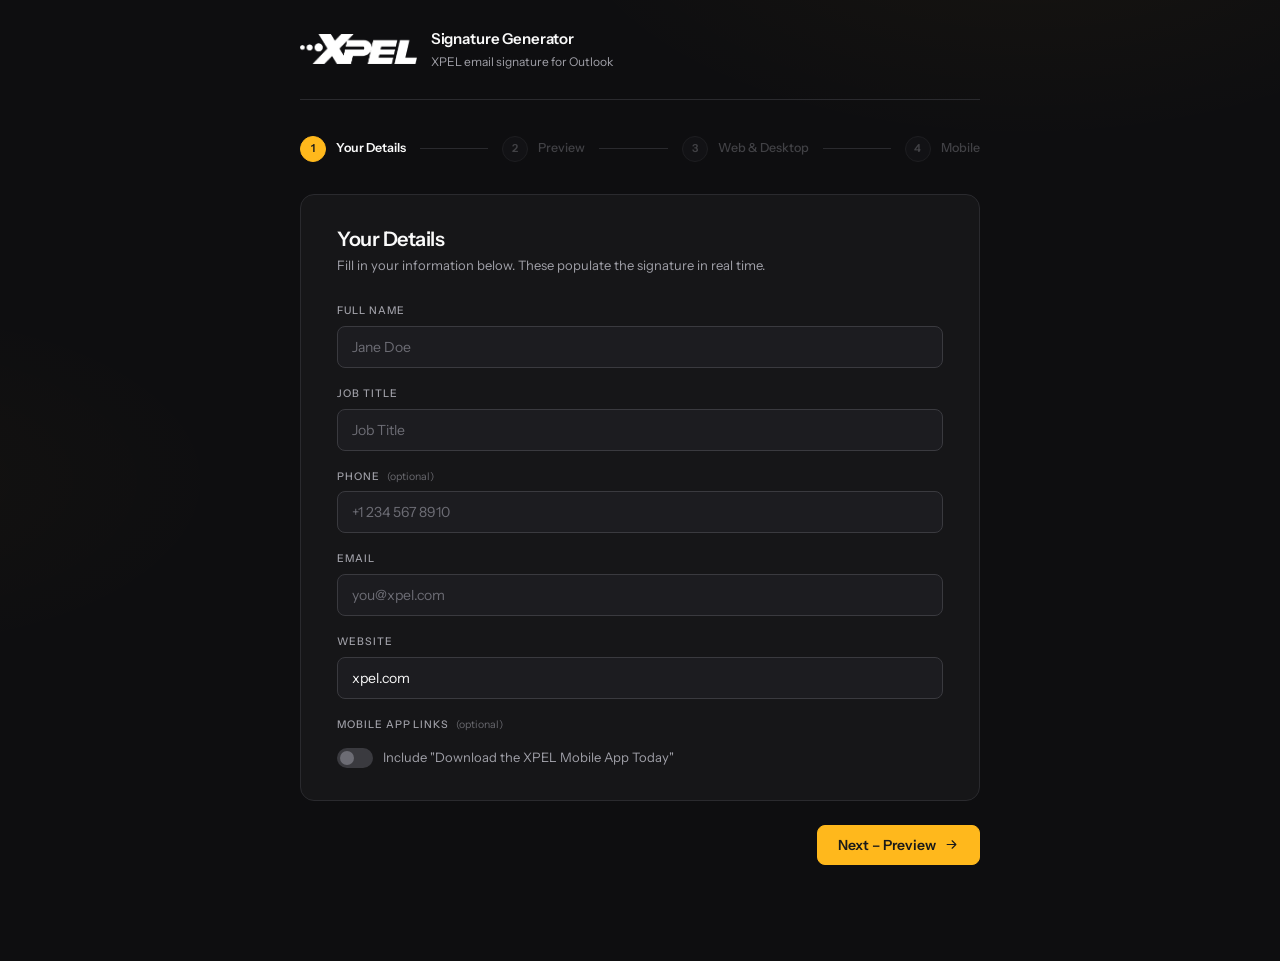
==== commit c9c8cb5b: "Add files via upload" ====
--- a/signature-generator.html
+++ b/signature-generator.html
@@ -494,6 +494,77 @@
     margin: 0;
   }
 
+  /* ─── How To Use: numbered 1-2-3 flow (page 3) ─────────────────── */
+  .howto-steps {
+    position: relative;
+  }
+
+  .howto-steps::before {
+    content: '';
+    position: absolute;
+    left: 13px;
+    top: 30px;
+    bottom: 30px;
+    width: 1px;
+    background: var(--border-strong);
+    z-index: 0;
+  }
+
+  .howto-step {
+    position: relative;
+    margin-bottom: 28px;
+  }
+
+  .howto-step:last-child { margin-bottom: 0; }
+
+  .howto-step-header {
+    display: flex;
+    align-items: flex-start;
+    gap: 14px;
+    margin-bottom: 14px;
+  }
+
+  .howto-step-num {
+    position: relative;
+    z-index: 1;
+    width: 28px;
+    height: 28px;
+    border-radius: 50%;
+    background: var(--accent);
+    color: #1a1a1a;
+    display: flex;
+    align-items: center;
+    justify-content: center;
+    font-size: 13px;
+    font-weight: 700;
+    flex-shrink: 0;
+  }
+
+  .howto-step-title {
+    font-size: 14.5px;
+    font-weight: 600;
+    color: var(--text);
+    margin: 0 0 2px;
+    line-height: 1.3;
+  }
+
+  .howto-step-sub {
+    font-size: 12px;
+    color: var(--text-mute);
+    margin: 0;
+    line-height: 1.4;
+  }
+
+  .howto-step .mode-toggle-large,
+  .howto-step .copy-hero,
+  .howto-step .plaintext-preview {
+    margin-left: 42px;
+  }
+
+  .howto-step .install-sections {
+    margin-left: 42px;
+  }
+
   /* ─── Install instructions (page 3) ───────────────────────────── */
   .install-sections { display: flex; flex-direction: column; gap: 16px; }
 
@@ -659,9 +730,9 @@
       <span class="step-label">Preview</span>
     </div>
     <div class="step-connector"></div>
-    <div class="step" id="step-3" data-step="3" role="button" tabindex="0" aria-label="Step 3: How To Use">
+    <div class="step" id="step-3" data-step="3" role="button" tabindex="0" aria-label="Step 3: Web & Desktop Setup">
       <div class="step-num">3</div>
-      <span class="step-label">How To Use</span>
+      <span class="step-label">Web &amp; Desktop</span>
     </div>
     <div class="step-connector"></div>
     <div class="step" id="step-4" data-step="4" role="button" tabindex="0" aria-label="Step 4: Mobile">
@@ -709,7 +780,7 @@
     <div class="nav-row">
       <span class="spacer"></span>
       <button class="btn btn-primary" id="next-1" type="button">
-        Next
+        Next &ndash; Preview
         <svg viewBox="0 0 24 24"><path d="M5 12h14M13 6l6 6-6 6"/></svg>
       </button>
     </div>
@@ -732,7 +803,7 @@
         Back
       </button>
       <button class="btn btn-primary" id="next-2" type="button">
-        Next
+        Next &ndash; Web &amp; Desktop Setup
         <svg viewBox="0 0 24 24"><path d="M5 12h14M13 6l6 6-6 6"/></svg>
       </button>
     </div>
@@ -741,63 +812,88 @@
   <!-- ── Page 3: How To Use ────────────────────────────────────── -->
   <div id="page-3" class="page">
     <div class="panel">
-      <h2 class="panel-title">How To Use</h2>
-      <p class="panel-helper">Copy your signature, then select your computer and Outlook version to see the right install steps.</p>
-
-      <div class="copy-hero">
-        <button class="btn-copy-outlook" id="copy-rich" type="button">
-          <svg viewBox="0 0 24 24"><path d="M20 6 9 17l-5-5"/></svg>
-          Copy for Outlook
-        </button>
-        <p class="copy-hint">Copies the formatted signature &mdash; images, layout, and all. Paste directly into the Outlook editor.</p>
-      </div>
-
-      <p class="toggle-section-label">Your Computer</p>
-      <div class="mode-toggle-large" role="group" aria-label="Choose your computer">
-        <button class="mode-btn active" type="button" data-device="windows" id="device-windows">
-          <svg viewBox="0 0 24 24"><rect x="2" y="4" width="20" height="13" rx="1.5"/><path d="M8 21h8M12 17v4"/></svg>
-          Windows
-        </button>
-        <button class="mode-btn" type="button" data-device="mac" id="device-mac">
-          <svg viewBox="0 0 24 24"><rect x="4" y="4" width="16" height="11" rx="1"/><path d="M2 18h20l-1.5 2h-17z"/></svg>
-          Mac
-        </button>
-      </div>
-
-      <p class="toggle-section-label">Outlook Version</p>
-      <div class="mode-toggle-large" role="group" aria-label="Choose your Outlook version">
-        <button class="mode-btn active" type="button" data-version="new" id="version-new">
-          <svg viewBox="0 0 24 24"><circle cx="12" cy="12" r="10"/><path d="M2 12h20M12 2a15.3 15.3 0 0 1 4 10 15.3 15.3 0 0 1-4 10 15.3 15.3 0 0 1-4-10 15.3 15.3 0 0 1 4-10z"/></svg>
-          <span class="mode-btn-stack">
-            <span class="mode-btn-main">Web &amp; New Outlook</span>
-            <span class="mode-btn-sub">outlook.com &middot; Microsoft 365 &middot; New Outlook</span>
-          </span>
-        </button>
-        <button class="mode-btn" type="button" data-version="classic" id="version-classic">
-          <svg viewBox="0 0 24 24"><rect x="2" y="3" width="20" height="14" rx="2"/><path d="M8 21h8M12 17v4"/></svg>
-          <span class="mode-btn-stack">
-            <span class="mode-btn-main">Classic Desktop App</span>
-            <span class="mode-btn-sub">Outlook 2016 &ndash; 2021</span>
-          </span>
-        </button>
-      </div>
-
-      <div class="install-sections">
-
-        <div class="install-card" data-device="windows" data-version="new">
-          <div class="install-card-header">
-            <div class="install-icon">
-              <svg viewBox="0 0 24 24"><circle cx="12" cy="12" r="10"/><path d="M2 12h20M12 2a15.3 15.3 0 0 1 4 10 15.3 15.3 0 0 1-4 10 15.3 15.3 0 0 1-4-10 15.3 15.3 0 0 1 4-10z"/></svg>
-            </div>
+      <h2 class="panel-title">Outlook Web &amp; Desktop Setup</h2>
+      <p class="panel-helper">Three quick steps to get your signature in Outlook.</p>
+
+      <div class="howto-steps">
+
+        <div class="howto-step">
+          <div class="howto-step-header">
+            <span class="howto-step-num">1</span>
             <div>
-              <p class="install-card-title">New Outlook &amp; Outlook on the Web &mdash; Windows</p>
-              <p class="install-card-sub">outlook.com &middot; Microsoft 365 &middot; New Outlook for Windows</p>
+              <p class="howto-step-title">What computer are you using?</p>
             </div>
           </div>
-          <ol class="install-steps">
-            <li class="install-step"><span class="step-num-sm">1</span><span>Click the <strong>Settings</strong> gear icon in the top-right corner of Outlook.</span></li>
-            <li class="install-step"><span class="step-num-sm">2</span><span>Select <code>Accounts &rarr; Signatures</code>.</span></li>
-            <li class="install-step"><span class="step-num-sm">3</span><span>Click <strong>New signature</strong> (or the <strong>+</strong> icon) and give it a name (e.g. <em>XPEL</em>).</span></li>
+          <div class="mode-toggle-large" role="group" aria-label="Choose your computer">
+            <button class="mode-btn active" type="button" data-device="windows" id="device-windows">
+              <svg viewBox="0 0 24 24"><rect x="2" y="4" width="20" height="13" rx="1.5"/><path d="M8 21h8M12 17v4"/></svg>
+              Windows
+            </button>
+            <button class="mode-btn" type="button" data-device="mac" id="device-mac">
+              <svg viewBox="0 0 24 24"><rect x="4" y="4" width="16" height="11" rx="1"/><path d="M2 18h20l-1.5 2h-17z"/></svg>
+              Mac
+            </button>
+          </div>
+        </div>
+
+        <div class="howto-step">
+          <div class="howto-step-header">
+            <span class="howto-step-num">2</span>
+            <div>
+              <p class="howto-step-title">Which version of Outlook do you use?</p>
+              <p class="howto-step-sub">Not sure? Most people today use Web &amp; New Outlook.</p>
+            </div>
+          </div>
+          <div class="mode-toggle-large" role="group" aria-label="Choose your Outlook version">
+            <button class="mode-btn active" type="button" data-version="new" id="version-new">
+              <svg viewBox="0 0 24 24"><circle cx="12" cy="12" r="10"/><path d="M2 12h20M12 2a15.3 15.3 0 0 1 4 10 15.3 15.3 0 0 1-4 10 15.3 15.3 0 0 1-4-10 15.3 15.3 0 0 1 4-10z"/></svg>
+              <span class="mode-btn-stack">
+                <span class="mode-btn-main">Web &amp; New Outlook</span>
+                <span class="mode-btn-sub">outlook.com &middot; Microsoft 365 &middot; New Outlook</span>
+              </span>
+            </button>
+            <button class="mode-btn" type="button" data-version="classic" id="version-classic">
+              <svg viewBox="0 0 24 24"><rect x="2" y="3" width="20" height="14" rx="2"/><path d="M8 21h8M12 17v4"/></svg>
+              <span class="mode-btn-stack">
+                <span class="mode-btn-main">Classic Desktop App</span>
+                <span class="mode-btn-sub">Outlook 2016 &ndash; 2021</span>
+              </span>
+            </button>
+          </div>
+        </div>
+
+        <div class="howto-step">
+          <div class="howto-step-header">
+            <span class="howto-step-num">3</span>
+            <div>
+              <p class="howto-step-title">Click the button below to copy your signature</p>
+              <p class="howto-step-sub">Follow the instructions below to install in Outlook.</p>
+            </div>
+          </div>
+
+          <div class="copy-hero">
+            <button class="btn-copy-outlook" id="copy-rich" type="button">
+              <svg viewBox="0 0 24 24"><path d="M20 6 9 17l-5-5"/></svg>
+              Copy for Outlook
+            </button>
+          </div>
+
+          <div class="install-sections">
+
+            <div class="install-card" data-device="windows" data-version="new">
+              <div class="install-card-header">
+                <div class="install-icon">
+                  <svg viewBox="0 0 24 24"><circle cx="12" cy="12" r="10"/><path d="M2 12h20M12 2a15.3 15.3 0 0 1 4 10 15.3 15.3 0 0 1-4 10 15.3 15.3 0 0 1-4-10 15.3 15.3 0 0 1 4-10z"/></svg>
+                </div>
+                <div>
+                  <p class="install-card-title">New Outlook &amp; Outlook on the Web &mdash; Windows</p>
+                  <p class="install-card-sub">outlook.com &middot; Microsoft 365 &middot; New Outlook for Windows</p>
+                </div>
+              </div>
+              <ol class="install-steps">
+                <li class="install-step"><span class="step-num-sm">1</span><span>Click the <strong>Settings</strong> gear icon in the top-right corner of Outlook.</span></li>
+                <li class="install-step"><span class="step-num-sm">2</span><span>Select <code>Accounts &rarr; Signatures</code>.</span></li>
+                <li class="install-step"><span class="step-num-sm">3</span><span>Click <strong>New signature</strong> (or the <strong>+</strong> icon) and give it a name (e.g. <em>XPEL</em>).</span></li>
             <li class="install-step"><span class="step-num-sm">4</span><span>Click into the signature editor, then press <code>Ctrl+V</code> to paste.</span></li>
             <li class="install-step"><span class="step-num-sm">5</span><span>Click <strong>Save</strong>. Set it as your default for new messages and/or replies using the dropdowns.</span></li>
           </ol>
@@ -863,6 +959,10 @@
         </div>
 
       </div>
+
+        </div>
+
+      </div>
     </div>
 
     <div class="nav-row">
@@ -871,7 +971,7 @@
         Back
       </button>
       <button class="btn btn-primary" id="next-3" type="button">
-        Next
+        Next &ndash; Mobile Setup
         <svg viewBox="0 0 24 24"><path d="M5 12h14M13 6l6 6-6 6"/></svg>
       </button>
     </div>
@@ -881,36 +981,90 @@
   <div id="page-4" class="page">
     <div class="panel">
       <h2 class="panel-title">Mobile Setup</h2>
-      <p class="panel-helper">Outlook Mobile signatures are separate from desktop and don&rsquo;t sync automatically &mdash; you'll need to set this up once on each phone. This is a simplified, plain-text signature that works the same way on iOS and Android, and it's clearly marked as a mobile reply.</p>
-
-      <div class="plaintext-preview" id="plaintext-preview"></div>
-
-      <div class="copy-hero">
-        <button class="btn-copy-outlook" id="copy-mobile" type="button">
-          <svg viewBox="0 0 24 24"><path d="M20 6 9 17l-5-5"/></svg>
-          Copy Mobile Signature
-        </button>
-        <p class="copy-hint">Plain text, no logo or images &mdash; pastes cleanly into Outlook Mobile on any phone.</p>
-      </div>
-
-      <div class="install-card">
-        <div class="install-card-header">
-          <div class="install-icon">
-            <svg viewBox="0 0 24 24"><rect x="4" y="2" width="16" height="20" rx="2"/><path d="M8 20h8"/></svg>
+      <p class="panel-helper">Outlook Mobile signatures are separate from desktop and don&rsquo;t sync automatically. You will need to set this up once on each phone. This is a simplified, plain-text signature that works the same way on iOS and Android.</p>
+
+      <div class="howto-steps">
+
+        <div class="howto-step">
+          <div class="howto-step-header">
+            <span class="howto-step-num">1</span>
+            <div>
+              <p class="howto-step-title">What type of mobile device do you have?</p>
+            </div>
           </div>
-          <div>
-            <p class="install-card-title">Outlook Mobile &mdash; iOS &amp; Android</p>
-            <p class="install-card-sub">Same steps on both platforms</p>
+          <div class="mode-toggle-large" role="group" aria-label="Choose your mobile platform">
+            <button class="mode-btn active" type="button" data-platform="ios" id="platform-ios">
+              <svg viewBox="0 0 24 24"><rect x="6" y="2" width="12" height="20" rx="2"/><path d="M11 18h2"/></svg>
+              iOS
+            </button>
+            <button class="mode-btn" type="button" data-platform="android" id="platform-android">
+              <svg viewBox="0 0 24 24"><rect x="6" y="2" width="12" height="20" rx="2"/><path d="M11 18h2"/></svg>
+              Android
+            </button>
           </div>
         </div>
-        <ol class="install-steps">
-          <li class="install-step"><span class="step-num-sm">1</span><span>Tap the account icon or menu in the top-left of Outlook, then tap the <strong>Settings</strong> gear.</span></li>
-          <li class="install-step"><span class="step-num-sm">2</span><span>Select your account, then tap <strong>Signature</strong>.</span></li>
-          <li class="install-step"><span class="step-num-sm">3</span><span>Clear any existing text, tap and hold the empty field, then choose <strong>Paste</strong>.</span></li>
-          <li class="install-step"><span class="step-num-sm">4</span><span>Tap the checkmark (or <strong>Done</strong>) in the top-right to save.</span></li>
-        </ol>
+
+        <div class="howto-step">
+          <div class="howto-step-header">
+            <span class="howto-step-num">2</span>
+            <div>
+              <p class="howto-step-title">Click the button below to copy your signature</p>
+              <p class="howto-step-sub">Follow the instructions below to install in Outlook.</p>
+            </div>
+          </div>
+
+          <div class="plaintext-preview" id="plaintext-preview"></div>
+
+          <div class="copy-hero">
+            <button class="btn-copy-outlook" id="copy-mobile" type="button">
+              <svg viewBox="0 0 24 24"><path d="M20 6 9 17l-5-5"/></svg>
+              Copy Mobile Signature
+            </button>
+            <p class="copy-hint">Pastes cleanly into the Outlook Mobile signature field.</p>
+          </div>
+
+          <div class="install-sections">
+
+            <div class="install-card" data-platform="ios">
+              <div class="install-card-header">
+                <div class="install-icon">
+                  <svg viewBox="0 0 24 24"><rect x="6" y="2" width="12" height="20" rx="2"/><path d="M11 18h2"/></svg>
+                </div>
+                <div>
+                  <p class="install-card-title">Outlook Mobile &mdash; iOS</p>
+                  <p class="install-card-sub">iPhone &amp; iPad</p>
+                </div>
+              </div>
+              <ol class="install-steps">
+                <li class="install-step"><span class="step-num-sm">1</span><span>Tap your profile picture or the menu icon in the top-left of Outlook, then tap the <strong>Settings</strong> gear.</span></li>
+                <li class="install-step"><span class="step-num-sm">2</span><span>Select your account, then tap <strong>Signature</strong>.</span></li>
+                <li class="install-step"><span class="step-num-sm">3</span><span>Clear the default text (e.g. <em>&ldquo;Get Outlook for iOS&rdquo;</em>), tap and hold the empty field, then choose <strong>Paste</strong>.</span></li>
+                <li class="install-step"><span class="step-num-sm">4</span><span>Tap the back arrow (or <strong>Done</strong>) to save.</span></li>
+              </ol>
+            </div>
+
+            <div class="install-card" data-platform="android">
+              <div class="install-card-header">
+                <div class="install-icon">
+                  <svg viewBox="0 0 24 24"><rect x="6" y="2" width="12" height="20" rx="2"/><path d="M11 18h2"/></svg>
+                </div>
+                <div>
+                  <p class="install-card-title">Outlook Mobile &mdash; Android</p>
+                  <p class="install-card-sub">Phones &amp; tablets</p>
+                </div>
+              </div>
+              <ol class="install-steps">
+                <li class="install-step"><span class="step-num-sm">1</span><span>Tap your profile picture or the menu icon in the top-left of Outlook, then tap the <strong>Settings</strong> gear.</span></li>
+                <li class="install-step"><span class="step-num-sm">2</span><span>Select your account, then tap <strong>Signature</strong>.</span></li>
+                <li class="install-step"><span class="step-num-sm">3</span><span>Clear the default text (e.g. <em>&ldquo;Get Outlook for Android&rdquo;</em>), tap and hold the empty field, then choose <strong>Paste</strong>.</span></li>
+                <li class="install-step"><span class="step-num-sm">4</span><span>Tap the back arrow to save.</span></li>
+              </ol>
+            </div>
+
+          </div>
+        </div>
+
       </div>
-
     </div>
 
     <div class="nav-row">
@@ -1234,11 +1388,11 @@
   });
 });
 
-/* ─── Install instructions: device / version filter ─────────────── */
+/* ─── Install instructions: device / version filter (Web & Desktop) ── */
 const installUI = { device: 'windows', version: 'new' };
 
 function updateInstallCards() {
-  document.querySelectorAll('.install-card').forEach(card => {
+  document.querySelectorAll('.install-card[data-device]').forEach(card => {
     const matches = card.dataset.device === installUI.device && card.dataset.version === installUI.version;
     card.classList.toggle('is-hidden', !matches);
   });
@@ -1265,6 +1419,27 @@
 });
 
 updateInstallCards();
+
+/* ─── Install instructions: mobile platform filter ───────────────── */
+const mobileUI = { platform: 'ios' };
+
+function updateMobileInstallCards() {
+  document.querySelectorAll('.install-card[data-platform]').forEach(card => {
+    card.classList.toggle('is-hidden', card.dataset.platform !== mobileUI.platform);
+  });
+}
+
+document.querySelectorAll('.mode-btn[data-platform]').forEach(btn => {
+  btn.addEventListener('click', () => {
+    mobileUI.platform = btn.dataset.platform;
+    document.querySelectorAll('.mode-btn[data-platform]').forEach(b => {
+      b.classList.toggle('active', b.dataset.platform === mobileUI.platform);
+    });
+    updateMobileInstallCards();
+  });
+});
+
+updateMobileInstallCards();
 
 function copyRichViaExecCommand(html) {
   // Render the HTML into a hidden contenteditable, select it, run copy.
